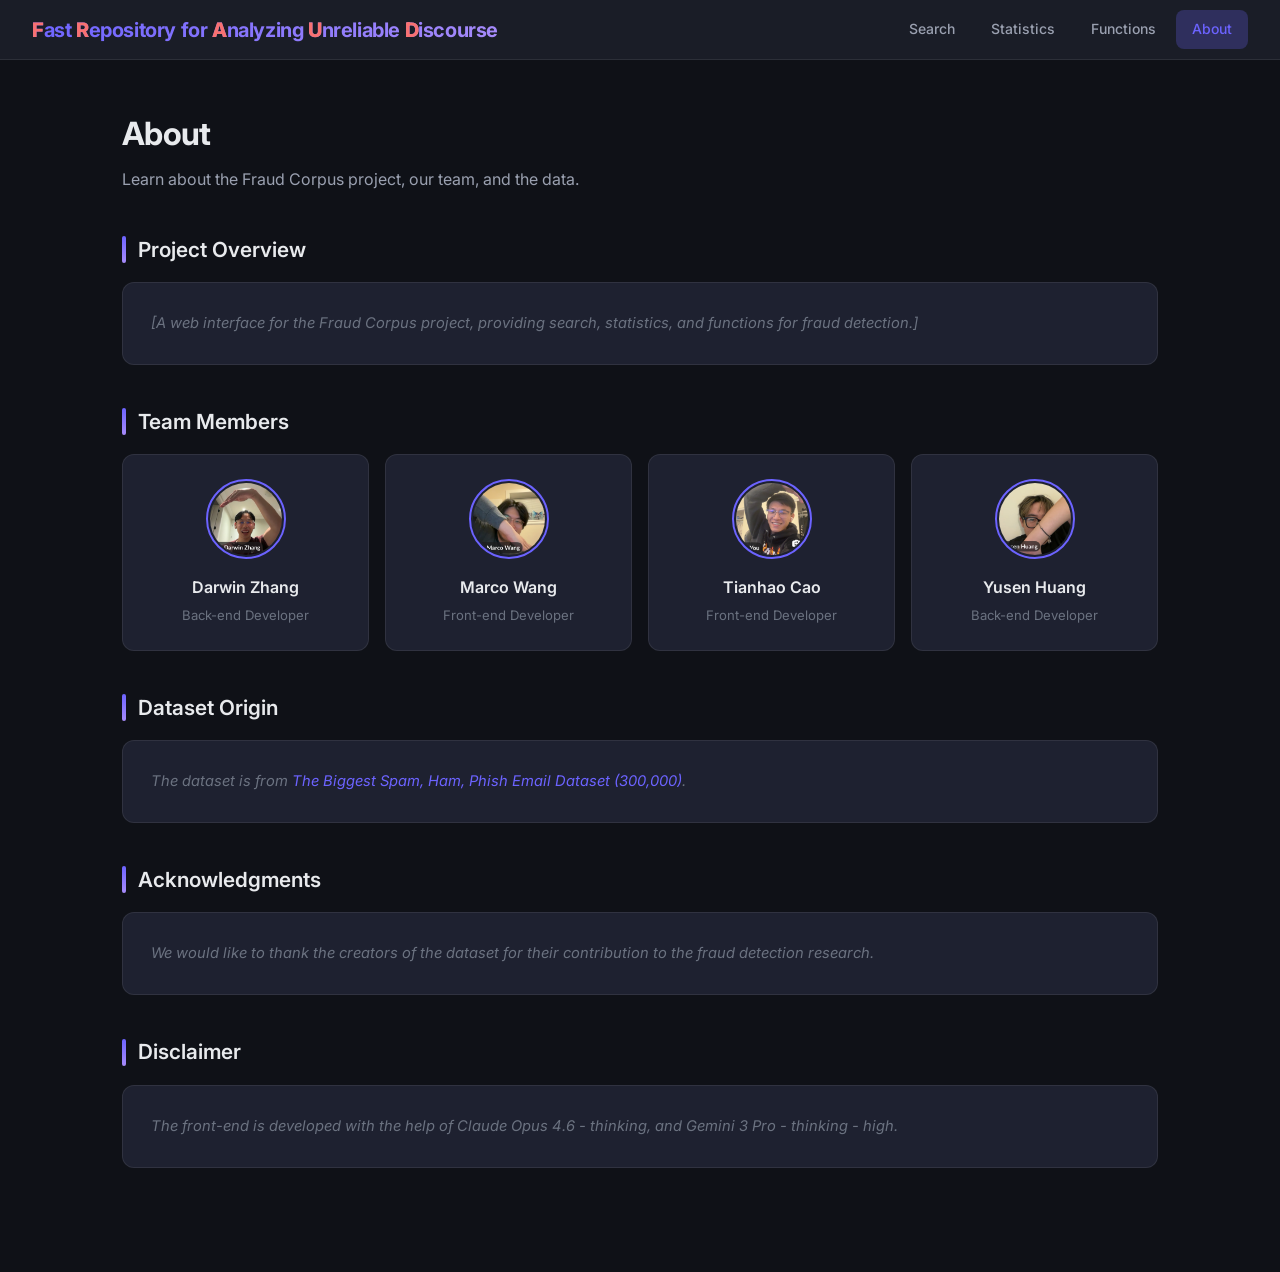
==== src/04_sprint/web/frontend/about.html @ 6076f619 "Merge pull request #65 from NyxHuang96/tianhao Update: Web Front-End Updates" ====
<!DOCTYPE html>
<html lang="en">

<head>
    <meta charset="UTF-8">
    <meta name="viewport" content="width=device-width, initial-scale=1.0">
    <title>About – Fast Repository for Analyzing Unreliable Discourse</title>
    <link rel="stylesheet" href="style.css">
    <link rel="preconnect" href="https://fonts.googleapis.com">
    <link rel="preconnect" href="https://fonts.gstatic.com" crossorigin>
    <link href="https://fonts.googleapis.com/css2?family=Inter:wght@400;500;600;700&display=swap" rel="stylesheet">
</head>

<body>
    <header class="top-nav">
        <div class="logo"><span class="highlight-letter">F</span>ast <span class="highlight-letter">R</span>epository
            for <span class="highlight-letter">A</span>nalyzing <span class="highlight-letter">U</span>nreliable <span
                class="highlight-letter">D</span>iscourse</div>
        <nav>
            <a href="index.html">Search</a>
            <a href="statistics.html">Statistics</a>
            <a href="functions.html">Functions</a>
            <a href="about.html" class="active">About</a>
        </nav>
    </header>

    <main class="page-container">
        <h1>About</h1>
        <p class="page-subtitle">Learn about the Fraud Corpus project, our team, and the data.</p>

        <!-- Project Introduction -->
        <div class="about-section">
            <h2>Project Overview</h2>
            <div class="about-card">
                <p class="placeholder">[A web interface for the Fraud Corpus project, providing search, statistics, and
                    functions for fraud detection.]</p>
            </div>
        </div>

        <!-- Team Members -->
        <div class="about-section">
            <h2>Team Members</h2>
            <div class="team-grid">
                <div class="team-member">
                    <img src="./img/DarwinZhang.png" alt="Darwin Zhang" class="team-avatar">
                    <h4>Darwin Zhang</h4>
                    <p class="role">Back-end Developer</p>
                </div>
                <div class="team-member">
                    <img src="./img/MarcoWang.png" alt="Marco Wang" class="team-avatar">
                    <h4>Marco Wang</h4>
                    <p class="role">Front-end Developer</p>
                </div>
                <div class="team-member">
                    <img src="./img/TianhaoCao.png" alt="Tianhao Cao" class="team-avatar">
                    <h4>Tianhao Cao</h4>
                    <p class="role">Front-end Developer</p>
                </div>
                <div class="team-member">
                    <img src="./img/YusenHuang.png" alt="Yusen Huang" class="team-avatar">
                    <h4>Yusen Huang</h4>
                    <p class="role">Back-end Developer</p>
                </div>
            </div>
        </div>

        <!-- Dataset Origin -->
        <div class="about-section">
            <h2>Dataset Origin</h2>
            <div class="about-card">
                <p class="placeholder">The dataset is from <a
                        href="https://www.kaggle.com/datasets/akshatsharma2/the-biggest-spam-ham-phish-email-dataset-300000">The
                        Biggest Spam, Ham, Phish Email Dataset (300,000)</a>.</p>
            </div>
        </div>

        <!-- Acknowledgments -->
        <div class="about-section">
            <h2>Acknowledgments</h2>
            <div class="about-card">
                <p class="placeholder">We would like to thank the creators of the dataset for their contribution to the
                    fraud detection research.</p>
            </div>
        </div>

        <!-- Disclaimer -->
        <div class="about-section">
            <h2>Disclaimer</h2>
            <div class="about-card">
                <p class="placeholder">The front-end is developed with the help of Claude Opus 4.6 - thinking, and
                    Gemini 3 Pro - thinking - high.</p>
            </div>
        </div>
    </main>
</body>

</html>
---- src/04_sprint/web/frontend/style.css ----
/* =============================================================================
   Fraud Corpus – Global Styles
   Design: Dark theme with glassmorphism accents, Inter font, vibrant gradients
   ============================================================================= */

/* --- Reset & Base --- */
*,
*::before,
*::after {
    margin: 0;
    padding: 0;
    box-sizing: border-box;
}

:root {
    --bg-primary: #0f1117;
    --bg-secondary: #1a1d27;
    --bg-card: #1e2130;
    --bg-glass: rgba(30, 33, 48, 0.7);
    --border-glass: rgba(255, 255, 255, 0.08);
    --text-primary: #e8eaed;
    --text-secondary: #9aa0b0;
    --text-muted: #6b7280;
    --accent: #6c63ff;
    --accent-hover: #7f78ff;
    --accent-glow: rgba(108, 99, 255, 0.25);
    --green: #34d399;
    --green-bg: rgba(52, 211, 153, 0.12);
    --red: #f87171;
    --red-bg: rgba(248, 113, 113, 0.12);
    --yellow: #fbbf24;
    --yellow-bg: rgba(251, 191, 36, 0.12);
    --blue: #60a5fa;
    --blue-bg: rgba(96, 165, 250, 0.12);
    --radius: 12px;
    --radius-sm: 8px;
    --radius-lg: 16px;
    --shadow: 0 4px 24px rgba(0, 0, 0, 0.3);
    --transition: 0.25s cubic-bezier(0.4, 0, 0.2, 1);
}

html {
    scroll-behavior: smooth;
}

body {
    font-family: 'Inter', -apple-system, BlinkMacSystemFont, sans-serif;
    background: var(--bg-primary);
    color: var(--text-primary);
    line-height: 1.6;
    min-height: 100vh;
}

a {
    color: var(--accent);
    text-decoration: none;
    transition: color var(--transition);
}

a:hover {
    color: var(--accent-hover);
}

/* --- Top Navigation --- */
.top-nav {
    display: flex;
    justify-content: space-between;
    align-items: center;
    padding: 0 2rem;
    height: 60px;
    background: var(--bg-secondary);
    border-bottom: 1px solid var(--border-glass);
    position: sticky;
    top: 0;
    z-index: 100;
    backdrop-filter: blur(12px);
}

.logo {
    font-size: 1.25rem;
    font-weight: 700;
    background: linear-gradient(135deg, var(--accent), #a78bfa);
    -webkit-background-clip: text;
    -webkit-text-fill-color: transparent;
    background-clip: text;
    letter-spacing: -0.02em;
}

.logo .highlight-letter {
    -webkit-text-fill-color: var(--red);
    color: var(--red);
    font-weight: 800;
}

.top-nav nav {
    display: flex;
    gap: 0.25rem;
}

.top-nav nav a {
    padding: 0.5rem 1rem;
    border-radius: var(--radius-sm);
    font-size: 0.875rem;
    font-weight: 500;
    color: var(--text-secondary);
    transition: all var(--transition);
}

.top-nav nav a:hover {
    color: var(--text-primary);
    background: rgba(255, 255, 255, 0.05);
}

.top-nav nav a.active {
    color: var(--accent);
    background: var(--accent-glow);
}

/* --- Search Container (index.html) --- */
.search-container {
    max-width: 1200px;
    margin: 0 auto;
    padding: 3rem 2rem;
}

.search-container h1 {
    font-size: 2rem;
    font-weight: 700;
    margin-bottom: 1.5rem;
    letter-spacing: -0.02em;
}

.search-box-wrapper {
    margin-bottom: 2rem;
}

.search-box {
    background: var(--bg-card);
    border: 1px solid var(--border-glass);
    border-radius: var(--radius);
    padding: 1.25rem;
}

.input-group {
    display: flex;
    gap: 0.75rem;
}

.input-group input[type="text"] {
    flex: 1;
    padding: 0.75rem 1rem;
    background: var(--bg-primary);
    border: 1px solid var(--border-glass);
    border-radius: var(--radius-sm);
    color: var(--text-primary);
    font-size: 0.95rem;
    font-family: inherit;
    outline: none;
    transition: border-color var(--transition);
}

.input-group input[type="text"]:focus {
    border-color: var(--accent);
    box-shadow: 0 0 0 3px var(--accent-glow);
}

.input-group input[type="text"]::placeholder {
    color: var(--text-muted);
}

.search-btn {
    padding: 0.75rem 1.5rem;
    background: linear-gradient(135deg, var(--accent), #8b5cf6);
    color: #fff;
    border: none;
    border-radius: var(--radius-sm);
    font-size: 0.9rem;
    font-weight: 600;
    font-family: inherit;
    cursor: pointer;
    transition: all var(--transition);
}

.search-btn:hover {
    transform: translateY(-1px);
    box-shadow: 0 4px 16px var(--accent-glow);
}

.search-options {
    display: flex;
    justify-content: space-between;
    align-items: center;
    margin-top: 0.75rem;
    padding-top: 0.75rem;
    border-top: 1px solid var(--border-glass);
}

.checkbox-label {
    display: flex;
    align-items: center;
    gap: 0.5rem;
    font-size: 0.85rem;
    color: var(--text-secondary);
    cursor: pointer;
}

.checkbox-label input[type="checkbox"] {
    accent-color: var(--accent);
    width: 16px;
    height: 16px;
}

.custom-checkbox {
    display: none;
}

.right-links {
    display: flex;
    align-items: center;
    gap: 1rem;
}

.right-links a,
.right-links .dropdown {
    font-size: 0.85rem;
    color: var(--text-secondary);
    cursor: pointer;
    transition: color var(--transition);
}

.right-links a:hover,
.right-links .dropdown:hover {
    color: var(--text-primary);
}

.chevron {
    font-size: 0.7rem;
}

.info-icon {
    display: inline-block;
    width: 14px;
    height: 14px;
    border: 1px solid var(--text-muted);
    border-radius: 50%;
    text-align: center;
    line-height: 14px;
    font-size: 0.6rem;
    color: var(--text-muted);
    cursor: help;
    margin-left: 0.25rem;
}

.info-icon::after {
    content: "?";
}

/* --- Content Layout --- */
.content-layout {
    display: grid;
    grid-template-columns: 200px 1fr 200px;
    gap: 1.5rem;
}

.sidebar-left,
.sidebar-right {
    background: var(--bg-card);
    border: 1px solid var(--border-glass);
    border-radius: var(--radius);
    padding: 1.25rem;
    height: fit-content;
}

.sidebar-left h3,
.sidebar-right h3 {
    font-size: 0.85rem;
    font-weight: 600;
    text-transform: uppercase;
    letter-spacing: 0.05em;
    color: var(--text-muted);
    margin-bottom: 0.75rem;
}

.sidebar-left ul,
.sidebar-right ul {
    list-style: none;
}

.sidebar-left li,
.sidebar-right li {
    margin-bottom: 0.5rem;
}

.sidebar-left li a,
.sidebar-right li a {
    font-size: 0.85rem;
    color: var(--text-secondary);
    display: block;
    padding: 0.35rem 0.5rem;
    border-radius: var(--radius-sm);
    transition: all var(--transition);
}

.sidebar-left li a:hover,
.sidebar-right li a:hover {
    background: rgba(255, 255, 255, 0.04);
    color: var(--text-primary);
}

.active-corpus {
    color: var(--accent) !important;
    background: var(--accent-glow) !important;
}

/* --- Results Area --- */
.results-area {
    background: var(--bg-card);
    border: 1px solid var(--border-glass);
    border-radius: var(--radius);
    padding: 1.5rem;
    min-height: 300px;
}

.placeholder-text {
    display: flex;
    align-items: center;
    justify-content: center;
    min-height: 200px;
    color: var(--text-muted);
    font-size: 0.95rem;
    text-align: center;
}

.result-item {
    padding: 1rem;
    border: 1px solid var(--border-glass);
    border-radius: var(--radius-sm);
    margin-bottom: 0.75rem;
    transition: all var(--transition);
}

.result-item:hover {
    border-color: rgba(108, 99, 255, 0.3);
    background: rgba(108, 99, 255, 0.04);
}

.doc-id {
    font-size: 0.8rem;
    font-weight: 600;
    color: var(--text-secondary);
    margin-bottom: 0.5rem;
    display: flex;
    align-items: center;
    gap: 0.5rem;
}

.badge {
    display: inline-block;
    padding: 0.15rem 0.5rem;
    border-radius: 999px;
    font-size: 0.7rem;
    font-weight: 600;
    background: rgba(255, 255, 255, 0.06);
    color: var(--text-muted);
}

.badge-annotated {
    background: var(--green-bg);
    color: var(--green);
}

.snippet {
    font-size: 0.9rem;
    color: var(--text-secondary);
    line-height: 1.7;
}

.snippet .highlight {
    background: rgba(251, 191, 36, 0.2);
    color: var(--yellow);
    padding: 0.1rem 0.2rem;
    border-radius: 3px;
}

.loading {
    display: flex;
    align-items: center;
    justify-content: center;
    min-height: 200px;
    color: var(--accent);
    font-size: 0.95rem;
}

.query-builder {
    color: var(--text-secondary) !important;
}

/* =============================================================================
   Page Container – shared by Statistics, Functions, About
   ============================================================================= */
.page-container {
    max-width: 1100px;
    margin: 0 auto;
    padding: 3rem 2rem 4rem;
}

.page-container h1 {
    font-size: 2rem;
    font-weight: 700;
    letter-spacing: -0.02em;
    margin-bottom: 0.5rem;
}

.page-subtitle {
    color: var(--text-secondary);
    font-size: 1rem;
    margin-bottom: 2.5rem;
}

/* =============================================================================
   Statistics Page
   ============================================================================= */

/* Corpus filter toggle group */
.filter-bar {
    display: flex;
    flex-wrap: wrap;
    gap: 0.5rem;
    margin-bottom: 2rem;
}

.filter-btn {
    padding: 0.5rem 1.1rem;
    border: 1px solid var(--border-glass);
    border-radius: 999px;
    background: transparent;
    color: var(--text-secondary);
    font-size: 0.85rem;
    font-weight: 500;
    font-family: inherit;
    cursor: pointer;
    transition: all var(--transition);
}

.filter-btn:hover {
    border-color: var(--accent);
    color: var(--text-primary);
}

.filter-btn.active {
    background: var(--accent);
    border-color: var(--accent);
    color: #fff;
    box-shadow: 0 2px 12px var(--accent-glow);
}

/* Stat cards row */
.stat-cards {
    display: grid;
    grid-template-columns: repeat(auto-fit, minmax(200px, 1fr));
    gap: 1rem;
    margin-bottom: 2.5rem;
}

.stat-card {
    background: var(--bg-card);
    border: 1px solid var(--border-glass);
    border-radius: var(--radius);
    padding: 1.5rem;
    position: relative;
    overflow: hidden;
    transition: all var(--transition);
}

.stat-card:hover {
    transform: translateY(-2px);
    box-shadow: var(--shadow);
}

.stat-card::before {
    content: '';
    position: absolute;
    top: 0;
    left: 0;
    right: 0;
    height: 3px;
}

.stat-card:nth-child(1)::before {
    background: linear-gradient(90deg, var(--accent), #a78bfa);
}

.stat-card:nth-child(2)::before {
    background: linear-gradient(90deg, var(--green), #6ee7b7);
}

.stat-card:nth-child(3)::before {
    background: linear-gradient(90deg, var(--yellow), #fcd34d);
}

.stat-card:nth-child(4)::before {
    background: linear-gradient(90deg, var(--blue), #93c5fd);
}

.stat-card .stat-label {
    font-size: 0.8rem;
    font-weight: 600;
    text-transform: uppercase;
    letter-spacing: 0.05em;
    color: var(--text-muted);
    margin-bottom: 0.5rem;
}

.stat-card .stat-value {
    font-size: 2rem;
    font-weight: 700;
    letter-spacing: -0.02em;
}

.stat-card:nth-child(1) .stat-value {
    color: var(--accent);
}

.stat-card:nth-child(2) .stat-value {
    color: var(--green);
}

.stat-card:nth-child(3) .stat-value {
    color: var(--yellow);
}

.stat-card:nth-child(4) .stat-value {
    color: var(--blue);
}

/* Chart grid */
.chart-grid {
    display: grid;
    grid-template-columns: 1fr 1fr;
    gap: 1.5rem;
    margin-bottom: 2rem;
}

.chart-panel {
    background: var(--bg-card);
    border: 1px solid var(--border-glass);
    border-radius: var(--radius);
    padding: 1.5rem;
}

.chart-panel h3 {
    font-size: 0.95rem;
    font-weight: 600;
    margin-bottom: 1rem;
    color: var(--text-primary);
}

.chart-panel canvas {
    width: 100% !important;
    max-height: 320px;
}

/* Filter dropdown in charts */
.chart-filter {
    display: flex;
    align-items: center;
    gap: 0.5rem;
    margin-bottom: 1rem;
}

.chart-filter label {
    font-size: 0.8rem;
    color: var(--text-muted);
}

.chart-filter select {
    padding: 0.35rem 0.75rem;
    background: var(--bg-primary);
    border: 1px solid var(--border-glass);
    border-radius: var(--radius-sm);
    color: var(--text-primary);
    font-size: 0.82rem;
    font-family: inherit;
    outline: none;
    cursor: pointer;
    transition: border-color var(--transition);
}

.chart-filter select:focus {
    border-color: var(--accent);
}

/* =============================================================================
   Functions Page
   ============================================================================= */
.feature-grid {
    display: grid;
    grid-template-columns: repeat(auto-fit, minmax(300px, 1fr));
    gap: 1.5rem;
}

.feature-card {
    background: var(--bg-card);
    border: 1px solid var(--border-glass);
    border-radius: var(--radius);
    padding: 1.75rem;
    transition: all var(--transition);
    position: relative;
    overflow: hidden;
}

.feature-card:hover {
    transform: translateY(-3px);
    box-shadow: var(--shadow);
    border-color: rgba(108, 99, 255, 0.25);
}

.feature-icon {
    width: 48px;
    height: 48px;
    border-radius: var(--radius-sm);
    display: flex;
    align-items: center;
    justify-content: center;
    font-size: 1.4rem;
    margin-bottom: 1rem;
}

.feature-icon.purple {
    background: var(--accent-glow);
}

.feature-icon.green {
    background: var(--green-bg);
}

.feature-icon.yellow {
    background: var(--yellow-bg);
}

.feature-icon.blue {
    background: var(--blue-bg);
}

.feature-icon.red {
    background: var(--red-bg);
}

.feature-card h3 {
    font-size: 1.05rem;
    font-weight: 600;
    margin-bottom: 0.5rem;
}

.feature-card p {
    font-size: 0.88rem;
    color: var(--text-secondary);
    line-height: 1.65;
}

.feature-card ul {
    margin-top: 0.75rem;
    padding-left: 1.2rem;
}

.feature-card li {
    font-size: 0.85rem;
    color: var(--text-secondary);
    margin-bottom: 0.35rem;
}

/* =============================================================================
   About Page
   ============================================================================= */
.about-section {
    margin-bottom: 2.5rem;
}

.about-section h2 {
    font-size: 1.3rem;
    font-weight: 600;
    margin-bottom: 1rem;
    position: relative;
    padding-left: 1rem;
}

.about-section h2::before {
    content: '';
    position: absolute;
    left: 0;
    top: 0.15em;
    bottom: 0.15em;
    width: 4px;
    border-radius: 2px;
    background: linear-gradient(180deg, var(--accent), #a78bfa);
}

.about-card {
    background: var(--bg-card);
    border: 1px solid var(--border-glass);
    border-radius: var(--radius);
    padding: 1.75rem;
}

.about-card p,
.about-card .placeholder {
    font-size: 0.92rem;
    color: var(--text-secondary);
    line-height: 1.7;
}

.about-card .placeholder {
    color: var(--text-muted);
    font-style: italic;
}

.team-grid {
    display: grid;
    grid-template-columns: repeat(auto-fit, minmax(240px, 1fr));
    gap: 1rem;
}

.team-member {
    background: var(--bg-card);
    border: 1px solid var(--border-glass);
    border-radius: var(--radius);
    padding: 1.5rem;
    text-align: center;
    transition: all var(--transition);
}

.team-member:hover {
    transform: translateY(-2px);
    box-shadow: var(--shadow);
}

.team-avatar {
    width: 80px;
    height: 80px;
    border-radius: 50%;
    margin: 0 auto 1rem;
    display: block;
    object-fit: cover;
    border: 2px solid var(--accent);
    padding: 2px;
}

.team-member h4 {
    font-size: 1rem;
    font-weight: 600;
    margin-bottom: 0.25rem;
}

.team-member .role {
    font-size: 0.82rem;
    color: var(--text-muted);
}

/* =============================================================================
   Responsive
   ============================================================================= */
@media (max-width: 900px) {
    .content-layout {
        grid-template-columns: 1fr;
    }

    .sidebar-left,
    .sidebar-right {
        display: none;
    }

    .chart-grid {
        grid-template-columns: 1fr;
    }
}

@media (max-width: 600px) {
    .top-nav {
        padding: 0 1rem;
    }

    .top-nav nav a {
        padding: 0.4rem 0.6rem;
        font-size: 0.8rem;
    }

    .search-container,
    .page-container {
        padding: 2rem 1rem;
    }

    .stat-cards {
        grid-template-columns: 1fr 1fr;
    }

    .feature-grid {
        grid-template-columns: 1fr;
    }
}
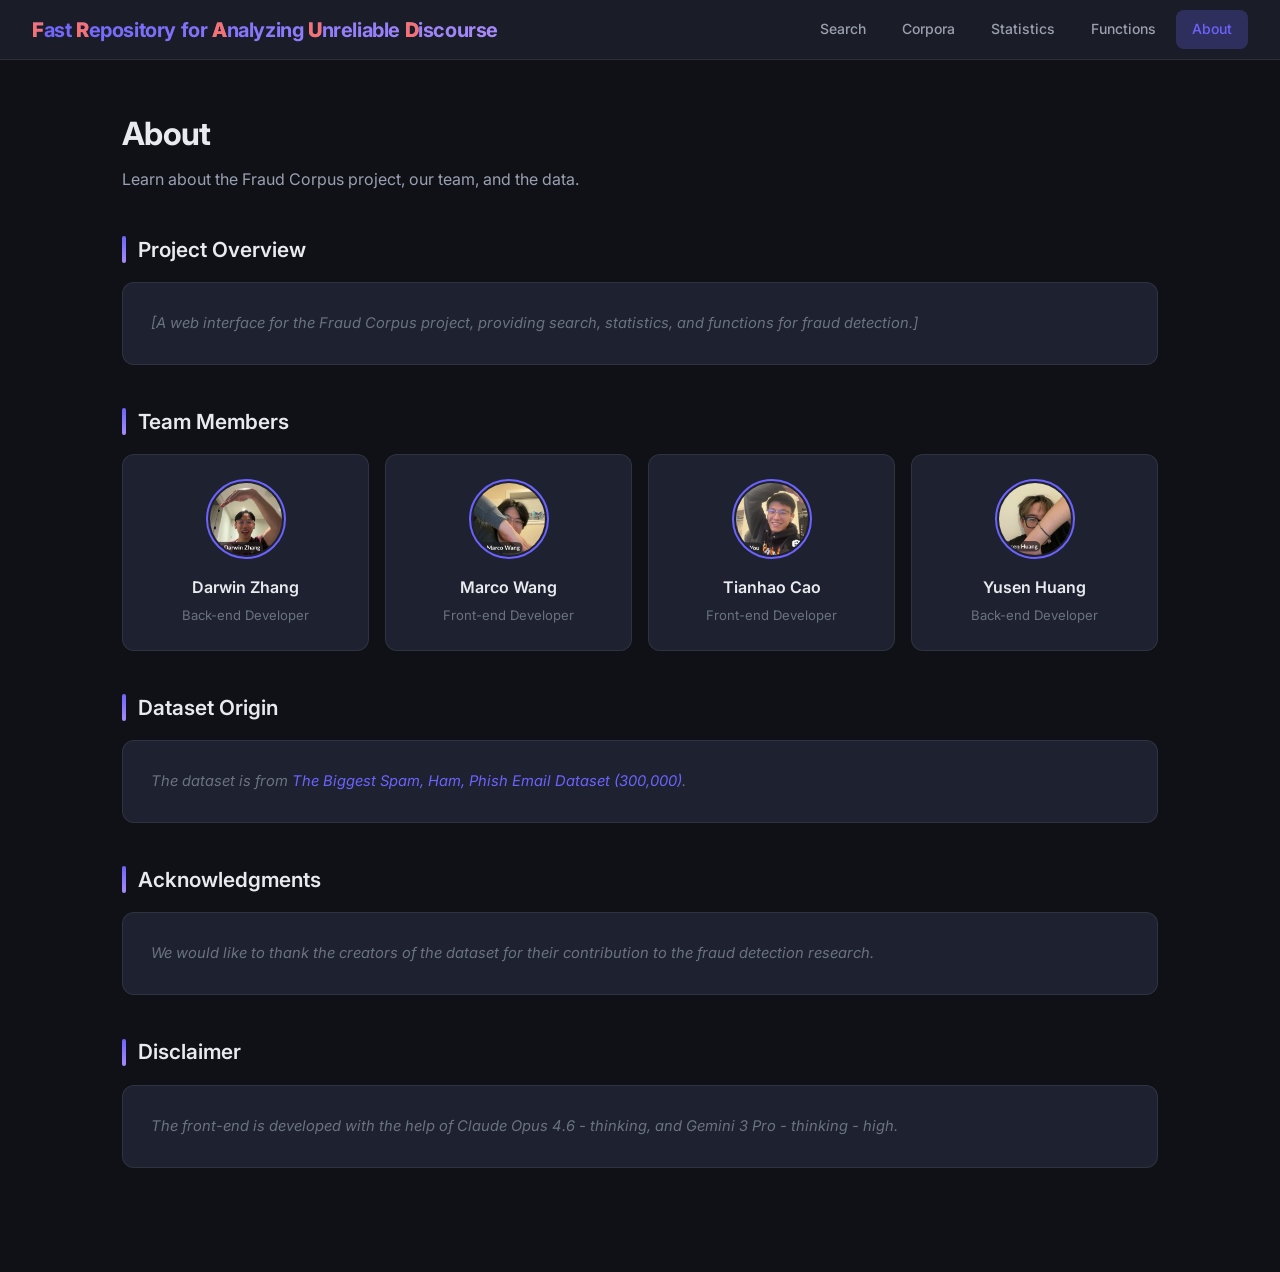
==== commit ad4f448f: "Edit Frontend Linked all the pages in frontend" ====
--- a/src/04_sprint/web/frontend/about.html
+++ b/src/04_sprint/web/frontend/about.html
@@ -17,10 +17,11 @@
             for <span class="highlight-letter">A</span>nalyzing <span class="highlight-letter">U</span>nreliable <span
                 class="highlight-letter">D</span>iscourse</div>
         <nav>
-            <a href="index.html">Search</a>
-            <a href="statistics.html">Statistics</a>
-            <a href="functions.html">Functions</a>
-            <a href="about.html" class="active">About</a>
+            <a href="index.html" title="Search the corpus">Search</a>
+            <a href="corpora.html" title="Browse available corpora">Corpora</a>
+            <a href="statistics.html" title="View corpus statistics">Statistics</a>
+            <a href="functions.html" title="About the Linguistica project">Functions</a>
+            <a href="about.html" class="active" title="About the Linguistica project">About</a>
         </nav>
     </header>
 
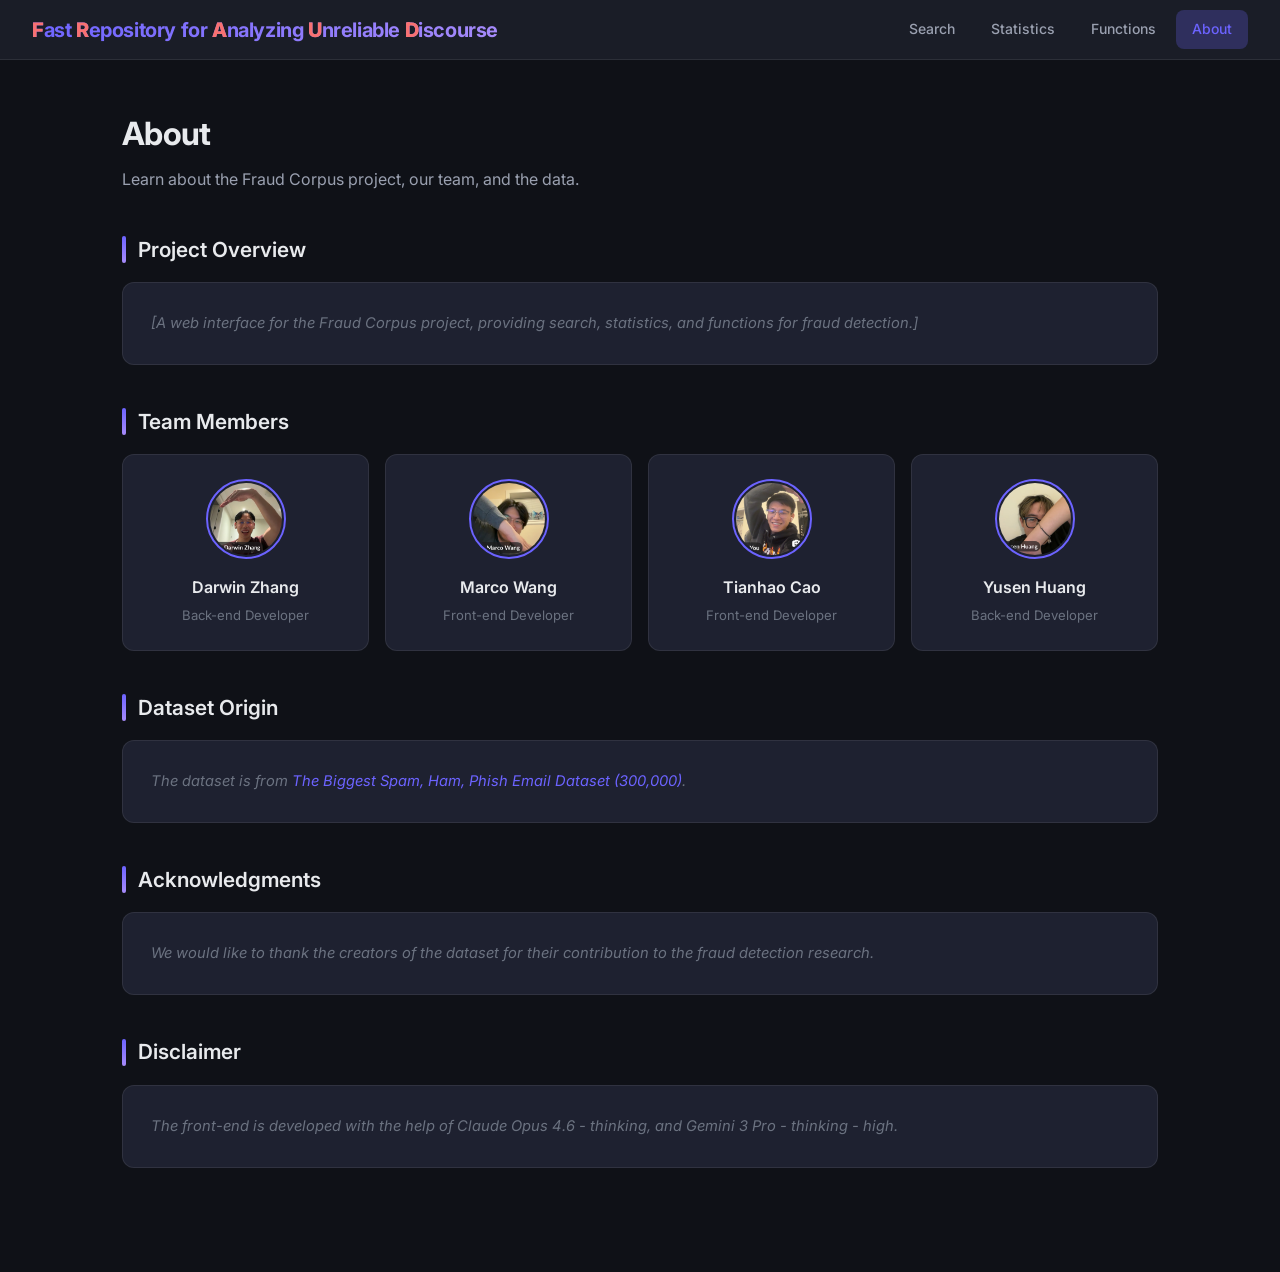
==== commit 40ab5f35: "Merge pull request #70 from NyxHuang96/Yusen pull request for updated front end and back end code th" ====
--- a/src/04_sprint/web/frontend/about.html
+++ b/src/04_sprint/web/frontend/about.html
@@ -18,7 +18,6 @@
                 class="highlight-letter">D</span>iscourse</div>
         <nav>
             <a href="index.html" title="Search the corpus">Search</a>
-            <a href="corpora.html" title="Browse available corpora">Corpora</a>
             <a href="statistics.html" title="View corpus statistics">Statistics</a>
             <a href="functions.html" title="About the Linguistica project">Functions</a>
             <a href="about.html" class="active" title="About the Linguistica project">About</a>
--- a/src/04_sprint/web/frontend/style.css
+++ b/src/04_sprint/web/frontend/style.css
@@ -164,7 +164,62 @@
     box-shadow: 0 0 0 3px var(--accent-glow);
 }
 
-.input-group input[type="text"]::placeholder {
+.pills-container {
+    display: flex;
+    align-items: center;
+    gap: 0.5rem;
+    padding-left: 0.5rem;
+}
+
+.search-pill {
+    display: flex;
+    align-items: center;
+    border: 1px solid #ced4da;
+    border-radius: 8px;
+    overflow: hidden;
+    background: #fff;
+    transition: box-shadow 0.2s, border-color 0.2s;
+}
+
+.input-group:focus-within {
+    border-color: var(--primary-color);
+    box-shadow: 0 0 0 3px var(--focus-ring);
+}
+
+.pills-container {
+    display: flex;
+    align-items: center;
+    gap: 0.5rem;
+    padding-left: 0.5rem;
+}
+
+.search-pill {
+    display: flex;
+    align-items: center;
+    background-color: #e3f2fd;
+    color: #0d47a1;
+    border-radius: 4px;
+    padding: 0.25rem 0.5rem;
+    font-size: 0.85rem;
+    font-weight: 500;
+    white-space: nowrap;
+}
+
+.search-pill .remove-pill {
+    margin-left: 0.5rem;
+    cursor: pointer;
+    font-weight: bold;
+    font-size: 1rem;
+    line-height: 1;
+    color: #1e88e5;
+}
+
+.search-pill .remove-pill:hover {
+    color: #0d47a1;
+}
+
+.search-icon {
+    padding-left: 1rem;
     color: var(--text-muted);
 }
 
@@ -177,6 +232,20 @@
     font-size: 0.9rem;
     font-weight: 600;
     font-family: inherit;
+    min-width: 0;
+}
+
+.pills-container:not(:empty)+#query-input {
+    padding-left: 0.5rem;
+}
+
+.search-btn {
+    background-color: var(--primary-color);
+    color: white;
+    border: none;
+    padding: 0 1.5rem;
+    font-size: 1rem;
+    font-weight: 500;
     cursor: pointer;
     transition: all var(--transition);
 }
@@ -796,4 +865,13 @@
     .feature-grid {
         grid-template-columns: 1fr;
     }
+}
+
+/* Highlights the search terms returned by the backend */
+.highlight {
+    background-color: #ffe066;
+    font-weight: bold;
+    color: #111;
+    padding: 0 3px;
+    border-radius: 3px;
 }
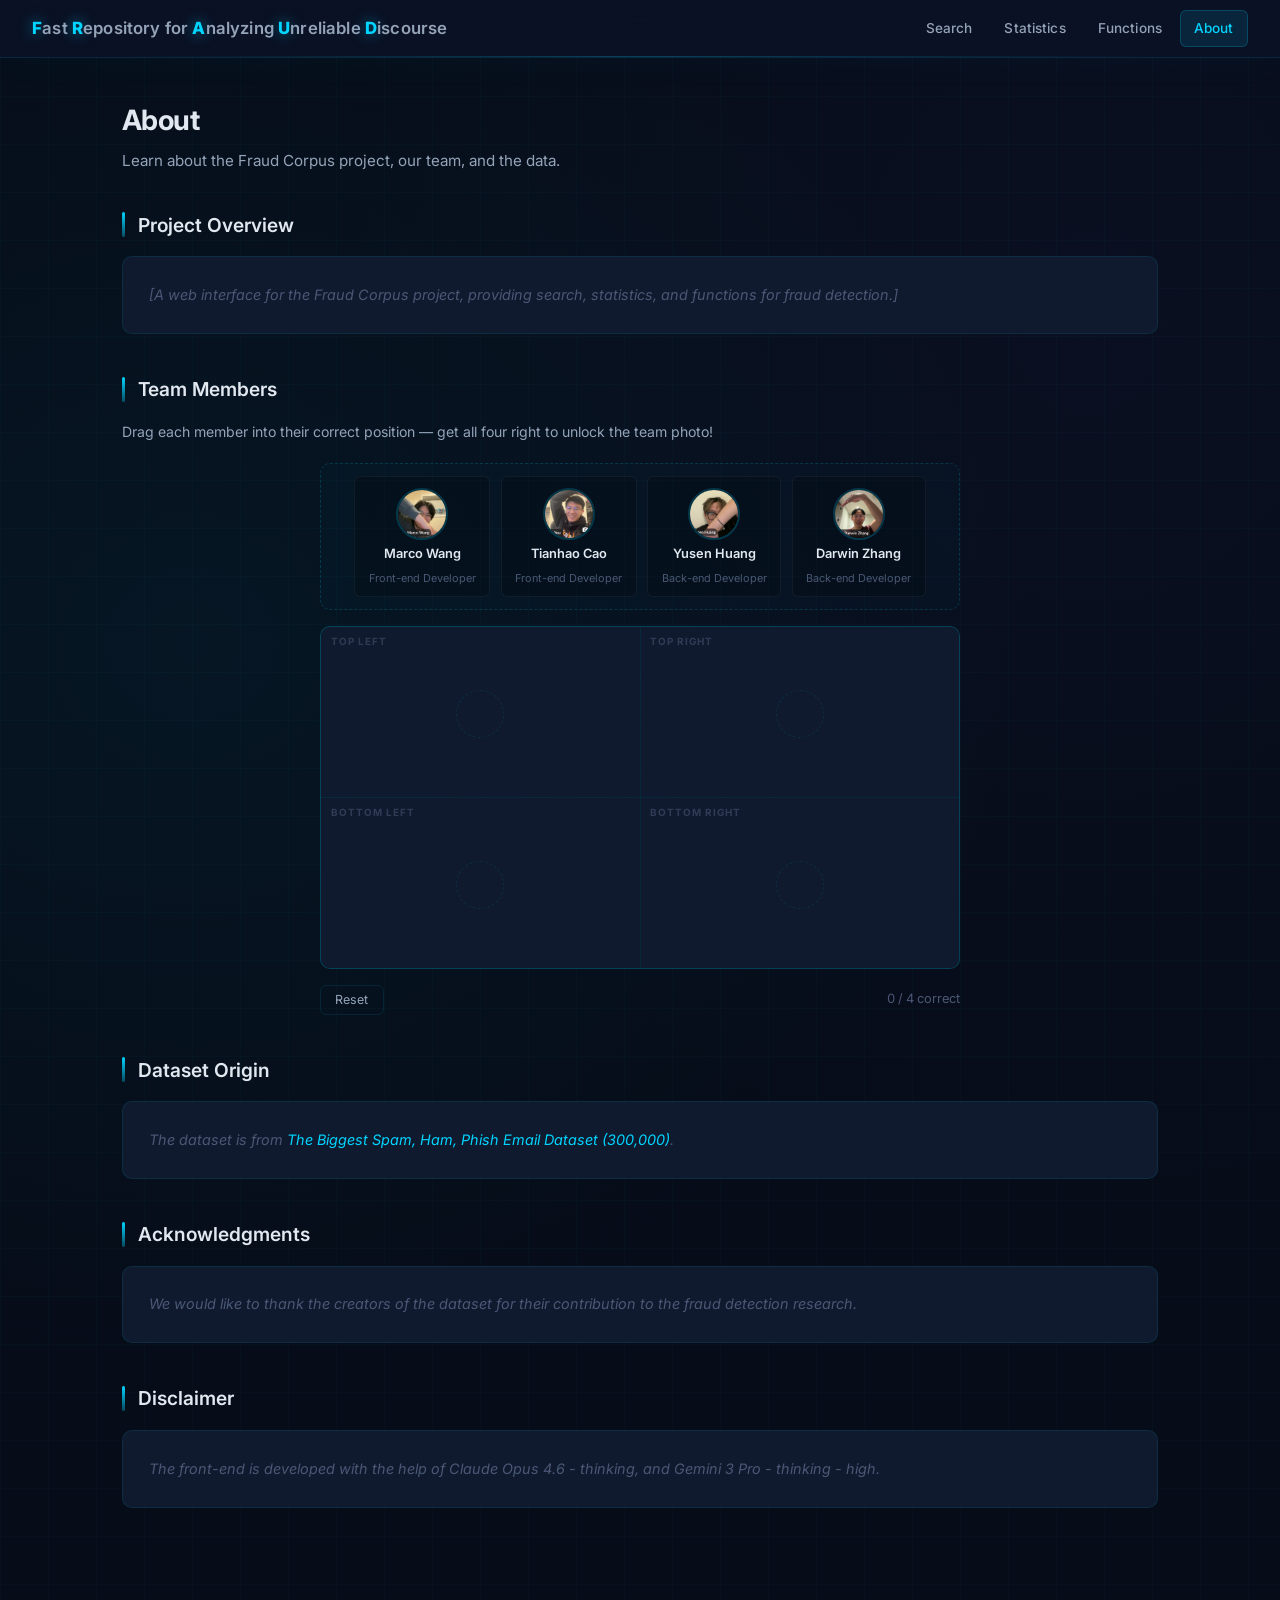
==== commit 61ba3d7f: "Merge pull request #76 from NyxHuang96/tianhao Refine & Fix & Updates & New Features: A lot of updat" ====
--- a/src/04_sprint/web/frontend/about.html
+++ b/src/04_sprint/web/frontend/about.html
@@ -37,30 +37,53 @@
             </div>
         </div>
 
-        <!-- Team Members -->
+        <!-- Team Members — Drag & Drop Puzzle -->
         <div class="about-section">
             <h2>Team Members</h2>
-            <div class="team-grid">
-                <div class="team-member">
-                    <img src="./img/DarwinZhang.png" alt="Darwin Zhang" class="team-avatar">
-                    <h4>Darwin Zhang</h4>
-                    <p class="role">Back-end Developer</p>
+            <p class="puzzle-instructions">
+                Drag each member into their correct position — get all four right to unlock the team photo!
+            </p>
+
+            <div class="puzzle-layout">
+
+                <!-- Draggable card bank -->
+                <div class="puzzle-bank" id="puzzle-bank">
+                    <!-- JS-rendered cards -->
                 </div>
-                <div class="team-member">
-                    <img src="./img/MarcoWang.png" alt="Marco Wang" class="team-avatar">
-                    <h4>Marco Wang</h4>
-                    <p class="role">Front-end Developer</p>
+
+                <!-- 2×2 drop grid -->
+                <div class="puzzle-wrapper">
+                    <div class="puzzle-grid" id="puzzle-grid">
+                        <div class="puzzle-cell" data-slot="top-left">
+                            <div class="cell-pos-label">Top Left</div>
+                        </div>
+                        <div class="puzzle-cell" data-slot="top-right">
+                            <div class="cell-pos-label">Top Right</div>
+                        </div>
+                        <div class="puzzle-cell" data-slot="bottom-left">
+                            <div class="cell-pos-label">Bottom Left</div>
+                        </div>
+                        <div class="puzzle-cell" data-slot="bottom-right">
+                            <div class="cell-pos-label">Bottom Right</div>
+                        </div>
+                    </div>
+
+                    <!-- Revealed full team photo (shown on solve) -->
+                    <div class="puzzle-reveal" id="puzzle-reveal" style="display:none;">
+                        <img src="./img/Full.jpg" alt="The full team">
+                        <div class="reveal-overlay">
+                            <span class="reveal-label">🎉 Puzzle Complete!</span>
+                            <button class="reset-puzzle-btn" id="reset-btn-reveal">Play Again</button>
+                        </div>
+                    </div>
                 </div>
-                <div class="team-member">
-                    <img src="./img/TianhaoCao.png" alt="Tianhao Cao" class="team-avatar">
-                    <h4>Tianhao Cao</h4>
-                    <p class="role">Front-end Developer</p>
+
+                <!-- Status row -->
+                <div class="puzzle-controls">
+                    <button class="reset-puzzle-btn" id="reset-btn">Reset</button>
+                    <span class="puzzle-status" id="puzzle-status">0 / 4 correct</span>
                 </div>
-                <div class="team-member">
-                    <img src="./img/YusenHuang.png" alt="Yusen Huang" class="team-avatar">
-                    <h4>Yusen Huang</h4>
-                    <p class="role">Back-end Developer</p>
-                </div>
+
             </div>
         </div>
 
@@ -92,6 +115,7 @@
             </div>
         </div>
     </main>
+    <script src="about.js"></script>
 </body>
 
 </html>
--- a/src/04_sprint/web/frontend/style.css
+++ b/src/04_sprint/web/frontend/style.css
@@ -1,6 +1,6 @@
 /* =============================================================================
-   Fraud Corpus – Global Styles
-   Design: Dark theme with glassmorphism accents, Inter font, vibrant gradients
+   FRAUD Corpus – Cyber Threat Intelligence UI
+   Theme: Dark navy · Cyan accent · Color-coded threat labels · Glassmorphism
    ============================================================================= */
 
 /* --- Reset & Base --- */
@@ -13,39 +13,66 @@
 }
 
 :root {
-    --bg-primary: #0f1117;
-    --bg-secondary: #1a1d27;
-    --bg-card: #1e2130;
-    --bg-glass: rgba(30, 33, 48, 0.7);
-    --border-glass: rgba(255, 255, 255, 0.08);
-    --text-primary: #e8eaed;
-    --text-secondary: #9aa0b0;
-    --text-muted: #6b7280;
-    --accent: #6c63ff;
-    --accent-hover: #7f78ff;
-    --accent-glow: rgba(108, 99, 255, 0.25);
-    --green: #34d399;
-    --green-bg: rgba(52, 211, 153, 0.12);
-    --red: #f87171;
-    --red-bg: rgba(248, 113, 113, 0.12);
-    --yellow: #fbbf24;
-    --yellow-bg: rgba(251, 191, 36, 0.12);
-    --blue: #60a5fa;
-    --blue-bg: rgba(96, 165, 250, 0.12);
-    --radius: 12px;
-    --radius-sm: 8px;
+    /* Background layers */
+    --bg-primary:   #060c18;
+    --bg-secondary: #0b1225;
+    --bg-card:      #0f1a2e;
+    --bg-glass:     rgba(15, 26, 46, 0.85);
+
+    /* Borders */
+    --border-glass:  rgba(0, 212, 255, 0.1);
+    --border-subtle: rgba(255, 255, 255, 0.05);
+
+    /* Text */
+    --text-primary:   #e2e8f0;
+    --text-secondary: #94a3b8;
+    --text-muted:     #4b5875;
+    --text-code:      #7dd3fc;
+
+    /* Accent — cyan, the classic threat-intel color */
+    --accent:      #00d4ff;
+    --accent-dim:  #0099cc;
+    --accent-hover:#38e2ff;
+    --accent-glow: rgba(0, 212, 255, 0.18);
+
+    /* Label colors */
+    --green:      #10b981;
+    --green-bg:   rgba(16, 185, 129, 0.12);
+    --green-glow: rgba(16, 185, 129, 0.2);
+
+    --red:        #f43f5e;
+    --red-bg:     rgba(244, 63, 94, 0.12);
+    --red-glow:   rgba(244, 63, 94, 0.2);
+
+    --yellow:     #f59e0b;
+    --yellow-bg:  rgba(245, 158, 11, 0.12);
+    --yellow-glow:rgba(245, 158, 11, 0.2);
+
+    --blue:       #3b82f6;
+    --blue-bg:    rgba(59, 130, 246, 0.12);
+
+    /* Geometry */
+    --radius:    10px;
+    --radius-sm: 6px;
     --radius-lg: 16px;
-    --shadow: 0 4px 24px rgba(0, 0, 0, 0.3);
-    --transition: 0.25s cubic-bezier(0.4, 0, 0.2, 1);
-}
-
-html {
-    scroll-behavior: smooth;
-}
+
+    /* Misc */
+    --shadow:     0 4px 32px rgba(0, 0, 0, 0.5);
+    --transition: 0.22s cubic-bezier(0.4, 0, 0.2, 1);
+}
+
+html { scroll-behavior: smooth; }
 
 body {
     font-family: 'Inter', -apple-system, BlinkMacSystemFont, sans-serif;
-    background: var(--bg-primary);
+    background-color: var(--bg-primary);
+    /* Subtle grid + radial glows */
+    background-image:
+        radial-gradient(ellipse at 15% 40%, rgba(0, 212, 255, 0.05) 0%, transparent 55%),
+        radial-gradient(ellipse at 85% 20%, rgba(99, 102, 241, 0.04) 0%, transparent 50%),
+        linear-gradient(rgba(0, 212, 255, 0.025) 1px, transparent 1px),
+        linear-gradient(90deg, rgba(0, 212, 255, 0.025) 1px, transparent 1px);
+    background-size: 100% 100%, 100% 100%, 48px 48px, 48px 48px;
     color: var(--text-primary);
     line-height: 1.6;
     min-height: 100vh;
@@ -56,338 +83,427 @@
     text-decoration: none;
     transition: color var(--transition);
 }
-
-a:hover {
-    color: var(--accent-hover);
-}
-
-/* --- Top Navigation --- */
+a:hover { color: var(--accent-hover); }
+
+/* --- Keyframe animations --- */
+@keyframes spin {
+    to { transform: rotate(360deg); }
+}
+
+@keyframes pulse-glow {
+    0%, 100% { box-shadow: 0 0 0 0 var(--accent-glow); }
+    50%       { box-shadow: 0 0 0 6px transparent; }
+}
+
+@keyframes slideUp {
+    from { transform: translateY(24px) scale(0.96); opacity: 0; }
+    to   { transform: translateY(0)    scale(1);    opacity: 1; }
+}
+
+@keyframes fadeIn {
+    from { opacity: 0; }
+    to   { opacity: 1; }
+}
+
+@keyframes scan-line {
+    0%   { transform: translateX(-100%); }
+    100% { transform: translateX(100vw); }
+}
+
+/* =============================================================================
+   Top Navigation
+   ============================================================================= */
 .top-nav {
     display: flex;
     justify-content: space-between;
     align-items: center;
     padding: 0 2rem;
-    height: 60px;
-    background: var(--bg-secondary);
-    border-bottom: 1px solid var(--border-glass);
+    height: 58px;
+    background: rgba(11, 18, 37, 0.92);
+    border-bottom: 1px solid rgba(0, 212, 255, 0.12);
+    box-shadow: 0 1px 40px rgba(0, 212, 255, 0.04);
     position: sticky;
     top: 0;
     z-index: 100;
-    backdrop-filter: blur(12px);
+    backdrop-filter: blur(16px);
+    -webkit-backdrop-filter: blur(16px);
+}
+
+/* Thin glowing line at the very bottom of nav */
+.top-nav::after {
+    content: '';
+    position: absolute;
+    bottom: 0;
+    left: 10%;
+    right: 10%;
+    height: 1px;
+    background: linear-gradient(90deg, transparent, var(--accent), transparent);
+    opacity: 0.25;
 }
 
 .logo {
-    font-size: 1.25rem;
-    font-weight: 700;
-    background: linear-gradient(135deg, var(--accent), #a78bfa);
-    -webkit-background-clip: text;
-    -webkit-text-fill-color: transparent;
-    background-clip: text;
-    letter-spacing: -0.02em;
-}
-
+    font-size: 1.05rem;
+    font-weight: 600;
+    color: var(--text-secondary);
+    letter-spacing: 0.01em;
+}
+
+/* The highlighted FRAUD letters glow cyan */
 .logo .highlight-letter {
-    -webkit-text-fill-color: var(--red);
-    color: var(--red);
+    color: var(--accent);
     font-weight: 800;
+    text-shadow: 0 0 14px rgba(0, 212, 255, 0.6);
 }
 
 .top-nav nav {
     display: flex;
-    gap: 0.25rem;
+    gap: 0.2rem;
 }
 
 .top-nav nav a {
-    padding: 0.5rem 1rem;
+    padding: 0.45rem 0.9rem;
     border-radius: var(--radius-sm);
-    font-size: 0.875rem;
+    font-size: 0.85rem;
     font-weight: 500;
     color: var(--text-secondary);
     transition: all var(--transition);
+    letter-spacing: 0.01em;
 }
 
 .top-nav nav a:hover {
     color: var(--text-primary);
-    background: rgba(255, 255, 255, 0.05);
+    background: rgba(0, 212, 255, 0.06);
 }
 
 .top-nav nav a.active {
     color: var(--accent);
-    background: var(--accent-glow);
-}
-
-/* --- Search Container (index.html) --- */
+    background: rgba(0, 212, 255, 0.1);
+    box-shadow: inset 0 0 0 1px rgba(0, 212, 255, 0.2);
+}
+
+/* =============================================================================
+   Search Page – Container & Heading
+   ============================================================================= */
 .search-container {
     max-width: 1200px;
     margin: 0 auto;
-    padding: 3rem 2rem;
+    padding: 2.5rem 2rem;
 }
 
 .search-container h1 {
-    font-size: 2rem;
+    font-size: 1.75rem;
     font-weight: 700;
     margin-bottom: 1.5rem;
     letter-spacing: -0.02em;
-}
-
-.search-box-wrapper {
-    margin-bottom: 2rem;
-}
-
+    color: var(--text-primary);
+}
+
+.search-box-wrapper { margin-bottom: 1.75rem; }
+
+/* =============================================================================
+   Search Box
+   ============================================================================= */
 .search-box {
     background: var(--bg-card);
     border: 1px solid var(--border-glass);
     border-radius: var(--radius);
-    padding: 1.25rem;
+    padding: 1.1rem 1.25rem;
+    transition: border-color var(--transition), box-shadow var(--transition);
+}
+
+.search-box:focus-within {
+    border-color: rgba(0, 212, 255, 0.35);
+    box-shadow: 0 0 0 1px rgba(0, 212, 255, 0.12), 0 4px 40px rgba(0, 212, 255, 0.07);
 }
 
 .input-group {
     display: flex;
-    gap: 0.75rem;
-}
+    gap: 0.6rem;
+    align-items: center;
+}
+
+/* Pills container (kept for compatibility) */
+.pills-container {
+    display: flex;
+    align-items: center;
+    gap: 0.5rem;
+    flex-shrink: 0;
+}
+
+.search-pill {
+    display: flex;
+    align-items: center;
+    background: rgba(0, 212, 255, 0.1);
+    color: var(--accent);
+    border: 1px solid rgba(0, 212, 255, 0.2);
+    border-radius: 4px;
+    padding: 0.2rem 0.5rem;
+    font-size: 0.82rem;
+    font-weight: 500;
+    white-space: nowrap;
+}
+
+.search-pill .remove-pill {
+    margin-left: 0.4rem;
+    cursor: pointer;
+    font-weight: bold;
+    color: var(--accent-dim);
+    opacity: 0.7;
+    transition: opacity var(--transition);
+}
+.search-pill .remove-pill:hover { opacity: 1; }
 
 .input-group input[type="text"] {
     flex: 1;
-    padding: 0.75rem 1rem;
-    background: var(--bg-primary);
-    border: 1px solid var(--border-glass);
+    padding: 0.7rem 1rem;
+    background: rgba(0, 0, 0, 0.3);
+    border: 1px solid var(--border-subtle);
     border-radius: var(--radius-sm);
     color: var(--text-primary);
     font-size: 0.95rem;
     font-family: inherit;
     outline: none;
-    transition: border-color var(--transition);
-}
+    transition: border-color var(--transition), box-shadow var(--transition);
+}
+
+.input-group input[type="text"]::placeholder { color: var(--text-muted); }
 
 .input-group input[type="text"]:focus {
-    border-color: var(--accent);
-    box-shadow: 0 0 0 3px var(--accent-glow);
-}
-
-.pills-container {
-    display: flex;
-    align-items: center;
-    gap: 0.5rem;
-    padding-left: 0.5rem;
-}
-
-.search-pill {
-    display: flex;
-    align-items: center;
-    border: 1px solid #ced4da;
-    border-radius: 8px;
-    overflow: hidden;
-    background: #fff;
-    transition: box-shadow 0.2s, border-color 0.2s;
-}
-
-.input-group:focus-within {
-    border-color: var(--primary-color);
-    box-shadow: 0 0 0 3px var(--focus-ring);
-}
-
-.pills-container {
-    display: flex;
-    align-items: center;
-    gap: 0.5rem;
-    padding-left: 0.5rem;
-}
-
-.search-pill {
-    display: flex;
-    align-items: center;
-    background-color: #e3f2fd;
-    color: #0d47a1;
-    border-radius: 4px;
-    padding: 0.25rem 0.5rem;
-    font-size: 0.85rem;
-    font-weight: 500;
-    white-space: nowrap;
-}
-
-.search-pill .remove-pill {
-    margin-left: 0.5rem;
-    cursor: pointer;
-    font-weight: bold;
-    font-size: 1rem;
-    line-height: 1;
-    color: #1e88e5;
-}
-
-.search-pill .remove-pill:hover {
-    color: #0d47a1;
-}
-
-.search-icon {
-    padding-left: 1rem;
-    color: var(--text-muted);
+    border-color: rgba(0, 212, 255, 0.4);
+    box-shadow: 0 0 0 3px rgba(0, 212, 255, 0.08);
 }
 
 .search-btn {
-    padding: 0.75rem 1.5rem;
-    background: linear-gradient(135deg, var(--accent), #8b5cf6);
-    color: #fff;
+    padding: 0.7rem 1.4rem;
+    background: linear-gradient(135deg, var(--accent), #0099cc);
+    color: var(--bg-primary);
     border: none;
     border-radius: var(--radius-sm);
-    font-size: 0.9rem;
-    font-weight: 600;
+    font-size: 0.82rem;
+    font-weight: 700;
     font-family: inherit;
-    min-width: 0;
-}
-
-.pills-container:not(:empty)+#query-input {
-    padding-left: 0.5rem;
-}
-
-.search-btn {
-    background-color: var(--primary-color);
-    color: white;
-    border: none;
-    padding: 0 1.5rem;
-    font-size: 1rem;
-    font-weight: 500;
+    letter-spacing: 0.06em;
+    text-transform: uppercase;
     cursor: pointer;
     transition: all var(--transition);
+    white-space: nowrap;
 }
 
 .search-btn:hover {
+    background: linear-gradient(135deg, var(--accent-hover), var(--accent));
+    box-shadow: 0 0 24px rgba(0, 212, 255, 0.35);
     transform: translateY(-1px);
-    box-shadow: 0 4px 16px var(--accent-glow);
-}
-
+}
+
+.search-btn:active { transform: translateY(0); }
+
+/* Search options row */
 .search-options {
     display: flex;
     justify-content: space-between;
     align-items: center;
-    margin-top: 0.75rem;
-    padding-top: 0.75rem;
-    border-top: 1px solid var(--border-glass);
+    margin-top: 0.85rem;
+    padding-top: 0.85rem;
+    border-top: 1px solid var(--border-subtle);
 }
 
 .checkbox-label {
     display: flex;
     align-items: center;
     gap: 0.5rem;
-    font-size: 0.85rem;
+    font-size: 0.83rem;
     color: var(--text-secondary);
     cursor: pointer;
+    user-select: none;
 }
 
 .checkbox-label input[type="checkbox"] {
     accent-color: var(--accent);
-    width: 16px;
-    height: 16px;
-}
-
-.custom-checkbox {
-    display: none;
-}
-
-.right-links {
-    display: flex;
-    align-items: center;
-    gap: 1rem;
-}
-
-.right-links a,
-.right-links .dropdown {
-    font-size: 0.85rem;
-    color: var(--text-secondary);
+    width: 15px;
+    height: 15px;
     cursor: pointer;
-    transition: color var(--transition);
-}
-
-.right-links a:hover,
-.right-links .dropdown:hover {
-    color: var(--text-primary);
-}
-
-.chevron {
-    font-size: 0.7rem;
-}
+}
+
+.custom-checkbox { display: none; }
 
 .info-icon {
-    display: inline-block;
+    display: inline-flex;
+    align-items: center;
+    justify-content: center;
     width: 14px;
     height: 14px;
     border: 1px solid var(--text-muted);
     border-radius: 50%;
-    text-align: center;
-    line-height: 14px;
     font-size: 0.6rem;
     color: var(--text-muted);
     cursor: help;
-    margin-left: 0.25rem;
-}
-
-.info-icon::after {
-    content: "?";
-}
-
-/* --- Content Layout --- */
+    margin-left: 0.2rem;
+}
+.info-icon::after { content: "?"; }
+
+.right-links {
+    display: flex;
+    align-items: center;
+    gap: 1rem;
+}
+
+.right-links a,
+.right-links .dropdown {
+    font-size: 0.83rem;
+    color: var(--text-muted);
+    cursor: pointer;
+    transition: color var(--transition);
+}
+
+.right-links a:hover,
+.right-links .dropdown:hover { color: var(--text-secondary); }
+
+.chevron { font-size: 0.65rem; opacity: 0.7; }
+
+/* =============================================================================
+   Recent Searches Dropdown
+   ============================================================================= */
+.recent-searches-panel {
+    position: absolute;
+    right: 0;
+    top: calc(100% + 8px);
+    min-width: 230px;
+    background: var(--bg-card);
+    border: 1px solid var(--border-glass);
+    border-radius: var(--radius-sm);
+    box-shadow: 0 8px 32px rgba(0, 0, 0, 0.5), 0 0 0 1px rgba(0, 212, 255, 0.05);
+    z-index: 200;
+    overflow: hidden;
+    animation: fadeIn 0.15s ease;
+}
+
+.recent-item {
+    padding: 0.55rem 1rem;
+    font-size: 0.83rem;
+    color: var(--text-secondary);
+    cursor: pointer;
+    white-space: nowrap;
+    overflow: hidden;
+    text-overflow: ellipsis;
+    transition: background var(--transition), color var(--transition);
+    border-left: 2px solid transparent;
+}
+
+.recent-item::before {
+    content: '↺';
+    margin-right: 0.5rem;
+    opacity: 0.4;
+    font-size: 0.75rem;
+}
+
+.recent-item:hover {
+    background: rgba(0, 212, 255, 0.07);
+    color: var(--accent);
+    border-left-color: var(--accent);
+}
+
+.recent-empty {
+    padding: 0.75rem 1rem;
+    font-size: 0.8rem;
+    color: var(--text-muted);
+    font-style: italic;
+}
+
+.recent-clear {
+    padding: 0.5rem 1rem;
+    font-size: 0.78rem;
+    color: var(--red);
+    cursor: pointer;
+    border-top: 1px solid var(--border-subtle);
+    transition: background var(--transition);
+    letter-spacing: 0.02em;
+}
+
+.recent-clear:hover { background: var(--red-bg); }
+
+/* =============================================================================
+   Content Layout – sidebar + results
+   ============================================================================= */
 .content-layout {
     display: grid;
-    grid-template-columns: 200px 1fr 200px;
-    gap: 1.5rem;
-}
-
+    grid-template-columns: 200px 1fr;
+    gap: 1.25rem;
+    align-items: start;
+}
+
+/* =============================================================================
+   Sidebar
+   ============================================================================= */
 .sidebar-left,
 .sidebar-right {
     background: var(--bg-card);
     border: 1px solid var(--border-glass);
     border-radius: var(--radius);
-    padding: 1.25rem;
+    padding: 1.1rem;
     height: fit-content;
+    position: sticky;
+    top: 78px;
 }
 
 .sidebar-left h3,
 .sidebar-right h3 {
-    font-size: 0.85rem;
-    font-weight: 600;
+    font-size: 0.72rem;
+    font-weight: 700;
     text-transform: uppercase;
-    letter-spacing: 0.05em;
+    letter-spacing: 0.1em;
     color: var(--text-muted);
     margin-bottom: 0.75rem;
+    padding-bottom: 0.5rem;
+    border-bottom: 1px solid var(--border-subtle);
 }
 
 .sidebar-left ul,
-.sidebar-right ul {
-    list-style: none;
-}
+.sidebar-right ul { list-style: none; }
 
 .sidebar-left li,
-.sidebar-right li {
-    margin-bottom: 0.5rem;
-}
+.sidebar-right li { margin-bottom: 0.2rem; }
 
 .sidebar-left li a,
 .sidebar-right li a {
-    font-size: 0.85rem;
+    font-size: 0.83rem;
     color: var(--text-secondary);
-    display: block;
-    padding: 0.35rem 0.5rem;
+    display: flex;
+    align-items: center;
+    justify-content: space-between;
+    padding: 0.35rem 0.6rem;
     border-radius: var(--radius-sm);
+    border-left: 2px solid transparent;
     transition: all var(--transition);
 }
 
 .sidebar-left li a:hover,
 .sidebar-right li a:hover {
-    background: rgba(255, 255, 255, 0.04);
+    background: rgba(0, 212, 255, 0.05);
     color: var(--text-primary);
+    border-left-color: rgba(0, 212, 255, 0.3);
 }
 
 .active-corpus {
     color: var(--accent) !important;
-    background: var(--accent-glow) !important;
-}
-
-/* --- Results Area --- */
+    background: rgba(0, 212, 255, 0.08) !important;
+    border-left-color: var(--accent) !important;
+}
+
+.stat-count {
+    font-size: 0.72rem;
+    color: var(--text-muted);
+    font-variant-numeric: tabular-nums;
+}
+
+/* =============================================================================
+   Results Area
+   ============================================================================= */
 .results-area {
     background: var(--bg-card);
     border: 1px solid var(--border-glass);
     border-radius: var(--radius);
-    padding: 1.5rem;
-    min-height: 300px;
+    padding: 1.25rem;
+    min-height: 320px;
 }
 
 .placeholder-text {
@@ -396,101 +512,161 @@
     justify-content: center;
     min-height: 200px;
     color: var(--text-muted);
-    font-size: 0.95rem;
+    font-size: 0.9rem;
     text-align: center;
-}
-
+    flex-direction: column;
+    gap: 0.5rem;
+}
+
+/* Decorative scan line on placeholder */
+.placeholder-text::before {
+    content: '⬡';
+    font-size: 2rem;
+    opacity: 0.15;
+    display: block;
+    margin-bottom: 0.5rem;
+}
+
+/* =============================================================================
+   Result Items
+   ============================================================================= */
 .result-item {
-    padding: 1rem;
-    border: 1px solid var(--border-glass);
+    padding: 0.9rem 1rem;
+    border: 1px solid var(--border-subtle);
+    border-left: 3px solid var(--border-subtle);
     border-radius: var(--radius-sm);
-    margin-bottom: 0.75rem;
+    margin-bottom: 0.6rem;
+    cursor: pointer;
     transition: all var(--transition);
+    background: rgba(0, 0, 0, 0.15);
 }
 
 .result-item:hover {
-    border-color: rgba(108, 99, 255, 0.3);
-    background: rgba(108, 99, 255, 0.04);
-}
-
+    background: rgba(0, 212, 255, 0.04);
+    border-color: rgba(0, 212, 255, 0.2);
+    border-left-color: var(--accent);
+    transform: translateX(2px);
+    box-shadow: 0 2px 16px rgba(0, 0, 0, 0.25);
+}
+
+/* Label-specific left border colors */
+.result-item[data-label="ham"]   { border-left-color: var(--green); }
+.result-item[data-label="spam"]  { border-left-color: var(--yellow); }
+.result-item[data-label="phish"] { border-left-color: var(--red); }
+
+.result-item[data-label="ham"]:hover   { border-color: rgba(16, 185, 129, 0.2); border-left-color: var(--green); }
+.result-item[data-label="spam"]:hover  { border-color: rgba(245, 158, 11, 0.2); border-left-color: var(--yellow); }
+.result-item[data-label="phish"]:hover { border-color: rgba(244, 63, 94, 0.2);  border-left-color: var(--red); }
+
+/* =============================================================================
+   Doc ID row & Badges
+   ============================================================================= */
 .doc-id {
-    font-size: 0.8rem;
+    font-size: 0.78rem;
     font-weight: 600;
+    font-family: 'SF Mono', 'Fira Code', 'Cascadia Code', monospace;
+    color: var(--text-code);
+    margin-bottom: 0.45rem;
+    display: flex;
+    align-items: center;
+    gap: 0.45rem;
+    flex-wrap: wrap;
+}
+
+.badge {
+    display: inline-flex;
+    align-items: center;
+    padding: 0.1rem 0.5rem;
+    border-radius: 999px;
+    font-size: 0.65rem;
+    font-weight: 700;
+    letter-spacing: 0.05em;
+    background: rgba(255, 255, 255, 0.05);
+    color: var(--text-muted);
+    border: 1px solid var(--border-subtle);
+    font-family: inherit;
+}
+
+/* Label-specific badge colors */
+.badge-ham   { background: var(--green-bg);  color: var(--green);  border-color: rgba(16, 185, 129, 0.25); }
+.badge-spam  { background: var(--yellow-bg); color: var(--yellow); border-color: rgba(245, 158, 11, 0.25); }
+.badge-phish { background: var(--red-bg);    color: var(--red);    border-color: rgba(244, 63, 94, 0.25);  }
+
+.badge-annotated {
+    background: rgba(0, 212, 255, 0.08);
+    color: var(--accent);
+    border-color: rgba(0, 212, 255, 0.2);
+}
+
+/* =============================================================================
+   Snippets & Highlights
+   ============================================================================= */
+.snippet {
+    font-size: 0.87rem;
     color: var(--text-secondary);
-    margin-bottom: 0.5rem;
-    display: flex;
-    align-items: center;
-    gap: 0.5rem;
-}
-
-.badge {
-    display: inline-block;
-    padding: 0.15rem 0.5rem;
-    border-radius: 999px;
-    font-size: 0.7rem;
+    line-height: 1.75;
+}
+
+.snippet .highlight,
+.highlight {
+    background: rgba(245, 158, 11, 0.18);
+    color: var(--yellow);
+    padding: 0.08rem 0.25rem;
+    border-radius: 3px;
     font-weight: 600;
-    background: rgba(255, 255, 255, 0.06);
-    color: var(--text-muted);
-}
-
-.badge-annotated {
-    background: var(--green-bg);
-    color: var(--green);
-}
-
-.snippet {
-    font-size: 0.9rem;
-    color: var(--text-secondary);
-    line-height: 1.7;
-}
-
-.snippet .highlight {
-    background: rgba(251, 191, 36, 0.2);
-    color: var(--yellow);
-    padding: 0.1rem 0.2rem;
-    border-radius: 3px;
-}
-
+}
+
+/* =============================================================================
+   Loading State
+   ============================================================================= */
 .loading {
     display: flex;
     align-items: center;
     justify-content: center;
+    gap: 0.75rem;
     min-height: 200px;
     color: var(--accent);
-    font-size: 0.95rem;
-}
-
-.query-builder {
-    color: var(--text-secondary) !important;
-}
-
-/* =============================================================================
-   Page Container – shared by Statistics, Functions, About
+    font-size: 0.9rem;
+    letter-spacing: 0.03em;
+}
+
+.loading::after {
+    content: '';
+    display: inline-block;
+    width: 16px;
+    height: 16px;
+    border: 2px solid rgba(0, 212, 255, 0.2);
+    border-top-color: var(--accent);
+    border-radius: 50%;
+    animation: spin 0.75s linear infinite;
+    flex-shrink: 0;
+}
+
+/* =============================================================================
+   Page Container – Statistics / Functions / About
    ============================================================================= */
 .page-container {
     max-width: 1100px;
     margin: 0 auto;
-    padding: 3rem 2rem 4rem;
+    padding: 2.5rem 2rem 4rem;
 }
 
 .page-container h1 {
-    font-size: 2rem;
+    font-size: 1.75rem;
     font-weight: 700;
     letter-spacing: -0.02em;
-    margin-bottom: 0.5rem;
+    margin-bottom: 0.4rem;
 }
 
 .page-subtitle {
     color: var(--text-secondary);
-    font-size: 1rem;
-    margin-bottom: 2.5rem;
+    font-size: 0.95rem;
+    margin-bottom: 2.25rem;
 }
 
 /* =============================================================================
    Statistics Page
    ============================================================================= */
-
-/* Corpus filter toggle group */
 .filter-bar {
     display: flex;
     flex-wrap: wrap;
@@ -499,12 +675,12 @@
 }
 
 .filter-btn {
-    padding: 0.5rem 1.1rem;
+    padding: 0.45rem 1rem;
     border: 1px solid var(--border-glass);
     border-radius: 999px;
     background: transparent;
     color: var(--text-secondary);
-    font-size: 0.85rem;
+    font-size: 0.82rem;
     font-weight: 500;
     font-family: inherit;
     cursor: pointer;
@@ -513,17 +689,17 @@
 
 .filter-btn:hover {
     border-color: var(--accent);
-    color: var(--text-primary);
+    color: var(--accent);
+    background: rgba(0, 212, 255, 0.06);
 }
 
 .filter-btn.active {
-    background: var(--accent);
-    border-color: var(--accent);
-    color: #fff;
-    box-shadow: 0 2px 12px var(--accent-glow);
-}
-
-/* Stat cards row */
+    background: rgba(0, 212, 255, 0.12);
+    border-color: rgba(0, 212, 255, 0.4);
+    color: var(--accent);
+    box-shadow: 0 0 12px rgba(0, 212, 255, 0.15);
+}
+
 .stat-cards {
     display: grid;
     grid-template-columns: repeat(auto-fit, minmax(200px, 1fr));
@@ -535,7 +711,7 @@
     background: var(--bg-card);
     border: 1px solid var(--border-glass);
     border-radius: var(--radius);
-    padding: 1.5rem;
+    padding: 1.4rem;
     position: relative;
     overflow: hidden;
     transition: all var(--transition);
@@ -549,33 +725,20 @@
 .stat-card::before {
     content: '';
     position: absolute;
-    top: 0;
-    left: 0;
-    right: 0;
-    height: 3px;
-}
-
-.stat-card:nth-child(1)::before {
-    background: linear-gradient(90deg, var(--accent), #a78bfa);
-}
-
-.stat-card:nth-child(2)::before {
-    background: linear-gradient(90deg, var(--green), #6ee7b7);
-}
-
-.stat-card:nth-child(3)::before {
-    background: linear-gradient(90deg, var(--yellow), #fcd34d);
-}
-
-.stat-card:nth-child(4)::before {
-    background: linear-gradient(90deg, var(--blue), #93c5fd);
-}
+    top: 0; left: 0; right: 0;
+    height: 2px;
+}
+
+.stat-card:nth-child(1)::before { background: linear-gradient(90deg, var(--accent), #6366f1); }
+.stat-card:nth-child(2)::before { background: linear-gradient(90deg, var(--green), #6ee7b7); }
+.stat-card:nth-child(3)::before { background: linear-gradient(90deg, var(--yellow), #fcd34d); }
+.stat-card:nth-child(4)::before { background: linear-gradient(90deg, var(--blue), #93c5fd); }
 
 .stat-card .stat-label {
-    font-size: 0.8rem;
-    font-weight: 600;
+    font-size: 0.72rem;
+    font-weight: 700;
     text-transform: uppercase;
-    letter-spacing: 0.05em;
+    letter-spacing: 0.08em;
     color: var(--text-muted);
     margin-bottom: 0.5rem;
 }
@@ -584,29 +747,18 @@
     font-size: 2rem;
     font-weight: 700;
     letter-spacing: -0.02em;
-}
-
-.stat-card:nth-child(1) .stat-value {
-    color: var(--accent);
-}
-
-.stat-card:nth-child(2) .stat-value {
-    color: var(--green);
-}
-
-.stat-card:nth-child(3) .stat-value {
-    color: var(--yellow);
-}
-
-.stat-card:nth-child(4) .stat-value {
-    color: var(--blue);
-}
-
-/* Chart grid */
+    font-variant-numeric: tabular-nums;
+}
+
+.stat-card:nth-child(1) .stat-value { color: var(--accent); }
+.stat-card:nth-child(2) .stat-value { color: var(--green); }
+.stat-card:nth-child(3) .stat-value { color: var(--yellow); }
+.stat-card:nth-child(4) .stat-value { color: var(--blue); }
+
 .chart-grid {
     display: grid;
     grid-template-columns: 1fr 1fr;
-    gap: 1.5rem;
+    gap: 1.25rem;
     margin-bottom: 2rem;
 }
 
@@ -614,14 +766,29 @@
     background: var(--bg-card);
     border: 1px solid var(--border-glass);
     border-radius: var(--radius);
-    padding: 1.5rem;
+    padding: 1.4rem;
 }
 
 .chart-panel h3 {
-    font-size: 0.95rem;
+    font-size: 0.9rem;
     font-weight: 600;
     margin-bottom: 1rem;
     color: var(--text-primary);
+    display: flex;
+    align-items: center;
+    gap: 0.5rem;
+}
+
+/* Accent dot before chart panel headings */
+.chart-panel h3::before {
+    content: '';
+    display: inline-block;
+    width: 6px;
+    height: 6px;
+    border-radius: 50%;
+    background: var(--accent);
+    box-shadow: 0 0 8px var(--accent);
+    flex-shrink: 0;
 }
 
 .chart-panel canvas {
@@ -629,7 +796,6 @@
     max-height: 320px;
 }
 
-/* Filter dropdown in charts */
 .chart-filter {
     display: flex;
     align-items: center;
@@ -638,26 +804,24 @@
 }
 
 .chart-filter label {
-    font-size: 0.8rem;
+    font-size: 0.78rem;
     color: var(--text-muted);
 }
 
 .chart-filter select {
-    padding: 0.35rem 0.75rem;
+    padding: 0.3rem 0.7rem;
     background: var(--bg-primary);
     border: 1px solid var(--border-glass);
     border-radius: var(--radius-sm);
     color: var(--text-primary);
-    font-size: 0.82rem;
+    font-size: 0.8rem;
     font-family: inherit;
     outline: none;
     cursor: pointer;
     transition: border-color var(--transition);
 }
 
-.chart-filter select:focus {
-    border-color: var(--accent);
-}
+.chart-filter select:focus { border-color: var(--accent); }
 
 /* =============================================================================
    Functions Page
@@ -665,115 +829,112 @@
 .feature-grid {
     display: grid;
     grid-template-columns: repeat(auto-fit, minmax(300px, 1fr));
-    gap: 1.5rem;
+    gap: 1.25rem;
 }
 
 .feature-card {
     background: var(--bg-card);
     border: 1px solid var(--border-glass);
     border-radius: var(--radius);
-    padding: 1.75rem;
+    padding: 1.6rem;
     transition: all var(--transition);
     position: relative;
     overflow: hidden;
 }
 
+.feature-card::before {
+    content: '';
+    position: absolute;
+    inset: 0;
+    border-radius: var(--radius);
+    background: radial-gradient(circle at 0% 0%, rgba(0, 212, 255, 0.04), transparent 60%);
+    opacity: 0;
+    transition: opacity var(--transition);
+}
+
 .feature-card:hover {
     transform: translateY(-3px);
-    box-shadow: var(--shadow);
-    border-color: rgba(108, 99, 255, 0.25);
-}
+    box-shadow: var(--shadow), 0 0 0 1px rgba(0, 212, 255, 0.12);
+    border-color: rgba(0, 212, 255, 0.2);
+}
+
+.feature-card:hover::before { opacity: 1; }
 
 .feature-icon {
-    width: 48px;
-    height: 48px;
+    width: 44px;
+    height: 44px;
     border-radius: var(--radius-sm);
     display: flex;
     align-items: center;
     justify-content: center;
-    font-size: 1.4rem;
+    font-size: 1.3rem;
     margin-bottom: 1rem;
-}
-
-.feature-icon.purple {
-    background: var(--accent-glow);
-}
-
-.feature-icon.green {
-    background: var(--green-bg);
-}
-
-.feature-icon.yellow {
-    background: var(--yellow-bg);
-}
-
-.feature-icon.blue {
-    background: var(--blue-bg);
-}
-
-.feature-icon.red {
-    background: var(--red-bg);
-}
+    border: 1px solid var(--border-subtle);
+}
+
+.feature-icon.purple { background: rgba(99, 102, 241, 0.12); }
+.feature-icon.green  { background: var(--green-bg); }
+.feature-icon.yellow { background: var(--yellow-bg); }
+.feature-icon.blue   { background: var(--blue-bg); }
+.feature-icon.red    { background: var(--red-bg); }
 
 .feature-card h3 {
-    font-size: 1.05rem;
+    font-size: 1rem;
     font-weight: 600;
     margin-bottom: 0.5rem;
+    color: var(--text-primary);
 }
 
 .feature-card p {
-    font-size: 0.88rem;
+    font-size: 0.87rem;
     color: var(--text-secondary);
     line-height: 1.65;
 }
 
 .feature-card ul {
     margin-top: 0.75rem;
-    padding-left: 1.2rem;
+    padding-left: 1.1rem;
 }
 
 .feature-card li {
-    font-size: 0.85rem;
+    font-size: 0.84rem;
     color: var(--text-secondary);
-    margin-bottom: 0.35rem;
+    margin-bottom: 0.3rem;
 }
 
 /* =============================================================================
    About Page
    ============================================================================= */
-.about-section {
-    margin-bottom: 2.5rem;
-}
+.about-section { margin-bottom: 2.5rem; }
 
 .about-section h2 {
-    font-size: 1.3rem;
+    font-size: 1.2rem;
     font-weight: 600;
     margin-bottom: 1rem;
     position: relative;
     padding-left: 1rem;
+    color: var(--text-primary);
 }
 
 .about-section h2::before {
     content: '';
     position: absolute;
-    left: 0;
-    top: 0.15em;
-    bottom: 0.15em;
-    width: 4px;
+    left: 0; top: 0.15em; bottom: 0.15em;
+    width: 3px;
     border-radius: 2px;
-    background: linear-gradient(180deg, var(--accent), #a78bfa);
+    background: linear-gradient(180deg, var(--accent), rgba(0, 212, 255, 0.3));
 }
 
 .about-card {
     background: var(--bg-card);
     border: 1px solid var(--border-glass);
     border-radius: var(--radius);
-    padding: 1.75rem;
+    padding: 1.6rem;
 }
 
 .about-card p,
 .about-card .placeholder {
-    font-size: 0.92rem;
+    font-size: 0.9rem;
     color: var(--text-secondary);
     line-height: 1.7;
 }
@@ -785,7 +946,7 @@
 
 .team-grid {
     display: grid;
-    grid-template-columns: repeat(auto-fit, minmax(240px, 1fr));
+    grid-template-columns: repeat(auto-fit, minmax(220px, 1fr));
     gap: 1rem;
 }
 
@@ -793,36 +954,430 @@
     background: var(--bg-card);
     border: 1px solid var(--border-glass);
     border-radius: var(--radius);
-    padding: 1.5rem;
+    padding: 1.4rem;
     text-align: center;
     transition: all var(--transition);
 }
 
 .team-member:hover {
     transform: translateY(-2px);
-    box-shadow: var(--shadow);
+    box-shadow: var(--shadow), 0 0 0 1px rgba(0, 212, 255, 0.1);
+    border-color: rgba(0, 212, 255, 0.15);
 }
 
 .team-avatar {
-    width: 80px;
-    height: 80px;
+    width: 72px;
+    height: 72px;
     border-radius: 50%;
     margin: 0 auto 1rem;
     display: block;
     object-fit: cover;
-    border: 2px solid var(--accent);
+    border: 2px solid rgba(0, 212, 255, 0.3);
     padding: 2px;
 }
 
 .team-member h4 {
+    font-size: 0.95rem;
+    font-weight: 600;
+    margin-bottom: 0.2rem;
+    color: var(--text-primary);
+}
+
+.team-member .role {
+    font-size: 0.78rem;
+    color: var(--text-muted);
+}
+
+/* =============================================================================
+   Full-text Modal
+   ============================================================================= */
+.doc-modal {
+    position: fixed;
+    inset: 0;
+    z-index: 500;
+    display: flex;
+    align-items: center;
+    justify-content: center;
+}
+
+.doc-modal-backdrop {
+    position: absolute;
+    inset: 0;
+    background: rgba(4, 8, 18, 0.75);
+    backdrop-filter: blur(6px);
+    -webkit-backdrop-filter: blur(6px);
+    animation: fadeIn 0.2s ease;
+}
+
+.doc-modal-box {
+    position: relative;
+    background: var(--bg-card);
+    border: 1px solid rgba(0, 212, 255, 0.15);
+    border-radius: var(--radius-lg);
+    box-shadow: 0 12px 60px rgba(0, 0, 0, 0.7), 0 0 0 1px rgba(0, 212, 255, 0.06);
+    width: min(740px, 92vw);
+    max-height: 82vh;
+    display: flex;
+    flex-direction: column;
+    overflow: hidden;
+    animation: slideUp 0.28s cubic-bezier(0.16, 1, 0.3, 1);
+}
+
+/* Top accent line on modal */
+.doc-modal-box::before {
+    content: '';
+    position: absolute;
+    top: 0; left: 0; right: 0;
+    height: 1px;
+    background: linear-gradient(90deg, transparent, var(--accent), transparent);
+    opacity: 0.5;
+}
+
+.doc-modal-header {
+    display: flex;
+    align-items: center;
+    justify-content: space-between;
+    padding: 1rem 1.25rem;
+    border-bottom: 1px solid var(--border-subtle);
+    flex-shrink: 0;
+    background: rgba(0, 0, 0, 0.2);
+}
+
+.doc-modal-title {
+    font-size: 0.82rem;
+    font-weight: 600;
+    font-family: 'SF Mono', 'Fira Code', 'Cascadia Code', monospace;
+    color: var(--text-code);
+    display: flex;
+    gap: 0.5rem;
+    align-items: center;
+    flex-wrap: wrap;
+}
+
+.doc-modal-close {
+    background: none;
+    border: 1px solid transparent;
+    color: var(--text-muted);
+    font-size: 1.2rem;
+    line-height: 1;
+    cursor: pointer;
+    padding: 0.2rem 0.45rem;
+    border-radius: var(--radius-sm);
+    transition: all var(--transition);
+    flex-shrink: 0;
+}
+
+.doc-modal-close:hover {
+    background: rgba(244, 63, 94, 0.1);
+    border-color: rgba(244, 63, 94, 0.2);
+    color: var(--red);
+}
+
+.doc-modal-body {
+    padding: 1.25rem;
+    overflow-y: auto;
+    flex: 1;
+    font-size: 0.88rem;
+    line-height: 1.85;
+    color: var(--text-secondary);
+}
+
+/* Scrollbar styling inside modal */
+.doc-modal-body::-webkit-scrollbar { width: 6px; }
+.doc-modal-body::-webkit-scrollbar-track { background: transparent; }
+.doc-modal-body::-webkit-scrollbar-thumb {
+    background: rgba(0, 212, 255, 0.15);
+    border-radius: 3px;
+}
+.doc-modal-body::-webkit-scrollbar-thumb:hover { background: rgba(0, 212, 255, 0.25); }
+
+.full-text-block { margin-bottom: 1.5rem; }
+
+.full-text-label {
+    font-size: 0.68rem;
+    font-weight: 700;
+    text-transform: uppercase;
+    letter-spacing: 0.1em;
+    color: var(--accent);
+    margin-bottom: 0.5rem;
+    display: flex;
+    align-items: center;
+    gap: 0.4rem;
+}
+
+.full-text-label::after {
+    content: '';
+    flex: 1;
+    height: 1px;
+    background: var(--border-subtle);
+}
+
+.full-text-content {
+    white-space: pre-wrap;
+    word-break: break-word;
+    font-size: 0.87rem;
+    line-height: 1.85;
+    color: var(--text-secondary);
+    padding: 0.75rem;
+    background: rgba(0, 0, 0, 0.2);
+    border-radius: var(--radius-sm);
+    border: 1px solid var(--border-subtle);
+}
+
+/* =============================================================================
+   About Page — Team Member Drag & Drop Puzzle
+   ============================================================================= */
+
+.puzzle-instructions {
+    font-size: 0.88rem;
+    color: var(--text-secondary);
+    margin-bottom: 1.25rem;
+    line-height: 1.6;
+}
+
+.puzzle-layout {
+    display: flex;
+    flex-direction: column;
+    align-items: center;
+    gap: 1rem;
+}
+
+/* --- Card bank (source area) --- */
+.puzzle-bank {
+    display: flex;
+    flex-wrap: wrap;
+    gap: 0.65rem;
+    justify-content: center;
+    align-items: center;
+    min-height: 108px;
+    width: 100%;
+    max-width: 640px;
+    padding: 0.75rem 1rem;
+    border: 1.5px dashed rgba(0, 212, 255, 0.18);
+    border-radius: var(--radius);
+    background: rgba(0, 212, 255, 0.02);
+    transition: border-color var(--transition), background var(--transition);
+}
+
+.puzzle-bank.drag-over {
+    border-color: var(--accent);
+    background: rgba(0, 212, 255, 0.06);
+}
+
+.puzzle-bank-empty {
+    font-size: 0.82rem;
+    color: var(--text-muted);
+    font-style: italic;
+    pointer-events: none;
+}
+
+/* --- 2×2 drop grid --- */
+.puzzle-wrapper {
+    width: 100%;
+    max-width: 640px;
+}
+
+.puzzle-grid {
+    display: grid;
+    grid-template-columns: 1fr 1fr;
+    gap: 1px;                             /* 1px line between cells */
+    background: rgba(0, 212, 255, 0.12); /* the gap colour = separator */
+    border: 1px solid rgba(0, 212, 255, 0.15);
+    border-radius: var(--radius);
+    overflow: hidden;
+}
+
+.puzzle-cell {
+    background: var(--bg-card);
+    min-height: 170px;
+    display: flex;
+    flex-direction: column;
+    align-items: center;
+    justify-content: center;
+    position: relative;
+    padding: 1rem 0.75rem 0.75rem;
+    transition: background var(--transition);
+}
+
+.puzzle-cell.drag-over {
+    background: rgba(0, 212, 255, 0.07);
+}
+
+.puzzle-cell.correct {
+    background: rgba(16, 185, 129, 0.07);
+}
+
+.puzzle-cell.wrong {
+    background: rgba(244, 63, 94, 0.05);
+}
+
+.cell-pos-label {
+    position: absolute;
+    top: 0.45rem;
+    left: 0.6rem;
+    font-size: 0.62rem;
+    font-weight: 700;
+    text-transform: uppercase;
+    letter-spacing: 0.1em;
+    color: var(--text-muted);
+    opacity: 0.55;
+    pointer-events: none;
+    user-select: none;
+}
+
+.cell-correct-badge {
+    position: absolute;
+    top: 0.45rem;
+    right: 0.6rem;
+    font-size: 0.8rem;
+    color: var(--green);
+    text-shadow: 0 0 8px var(--green);
+    pointer-events: none;
+}
+
+.cell-empty-hint {
+    width: 48px;
+    height: 48px;
+    border-radius: 50%;
+    border: 1.5px dashed rgba(0, 212, 255, 0.2);
+    opacity: 0.5;
+}
+
+/* --- Draggable member cards --- */
+.puzzle-card {
+    display: flex;
+    flex-direction: column;
+    align-items: center;
+    gap: 0.3rem;
+    padding: 0.65rem 0.85rem 0.55rem;
+    border-radius: var(--radius-sm);
+    border: 1px solid var(--border-subtle);
+    background: rgba(0, 0, 0, 0.2);
+    cursor: grab;
+    user-select: none;
+    text-align: center;
+    min-width: 108px;
+    transition: transform var(--transition), border-color var(--transition),
+                background var(--transition), box-shadow var(--transition);
+}
+
+.puzzle-card:hover {
+    border-color: rgba(0, 212, 255, 0.3);
+    background: rgba(0, 212, 255, 0.05);
+    transform: translateY(-3px);
+    box-shadow: 0 6px 20px rgba(0, 0, 0, 0.35);
+}
+
+.puzzle-card.dragging {
+    cursor: grabbing;
+    opacity: 0.45;
+    transform: scale(0.95);
+}
+
+.puzzle-card img {
+    width: 52px;
+    height: 52px;
+    border-radius: 50%;
+    object-fit: cover;
+    border: 2px solid rgba(0, 212, 255, 0.2);
+}
+
+.puzzle-card h4 {
+    font-size: 0.8rem;
+    font-weight: 600;
+    color: var(--text-primary);
+    white-space: nowrap;
+    margin: 0;
+}
+
+.puzzle-card .role {
+    font-size: 0.68rem;
+    color: var(--text-muted);
+    margin: 0;
+    white-space: nowrap;
+}
+
+/* --- Controls row --- */
+.puzzle-controls {
+    display: flex;
+    align-items: center;
+    justify-content: space-between;
+    width: 100%;
+    max-width: 640px;
+}
+
+.reset-puzzle-btn {
+    padding: 0.4rem 0.9rem;
+    background: transparent;
+    border: 1px solid var(--border-glass);
+    border-radius: var(--radius-sm);
+    color: var(--text-secondary);
+    font-size: 0.78rem;
+    font-family: inherit;
+    cursor: pointer;
+    transition: all var(--transition);
+}
+
+.reset-puzzle-btn:hover {
+    border-color: var(--accent);
+    color: var(--accent);
+    background: rgba(0, 212, 255, 0.06);
+}
+
+.puzzle-status {
+    font-size: 0.8rem;
+    color: var(--text-muted);
+    font-variant-numeric: tabular-nums;
+}
+
+/* --- Full image reveal (replaces grid in normal flow) --- */
+.puzzle-reveal {
+    border-radius: var(--radius);
+    overflow: hidden;
+    border: 1px solid rgba(0, 212, 255, 0.2);
+    box-shadow: 0 0 40px rgba(0, 212, 255, 0.1);
+    animation: puzzleReveal 0.65s cubic-bezier(0.16, 1, 0.3, 1) both;
+}
+
+@keyframes puzzleReveal {
+    from { opacity: 0; transform: scale(0.96); filter: blur(4px); }
+    to   { opacity: 1; transform: scale(1);    filter: blur(0);   }
+}
+
+/* Image fills width, height follows natural aspect ratio — no cropping */
+.puzzle-reveal > img {
+    display: block;
+    width: 100%;
+    height: auto;
+}
+
+.reveal-overlay {
+    width: 100%;
+    padding: 1rem;
+    background: rgba(6, 12, 24, 0.85);
+    display: flex;
+    align-items: center;
+    justify-content: space-between;
+    gap: 1rem;
+}
+
+.reveal-label {
     font-size: 1rem;
-    font-weight: 600;
-    margin-bottom: 0.25rem;
-}
-
-.team-member .role {
-    font-size: 0.82rem;
-    color: var(--text-muted);
+    font-weight: 700;
+    color: #fff;
+    text-shadow: 0 2px 10px rgba(0, 0, 0, 0.6);
+    letter-spacing: 0.01em;
+}
+
+.reveal-overlay .reset-puzzle-btn {
+    border-color: rgba(255, 255, 255, 0.25);
+    color: rgba(255, 255, 255, 0.75);
+}
+
+.reveal-overlay .reset-puzzle-btn:hover {
+    border-color: rgba(255, 255, 255, 0.6);
+    color: #fff;
+    background: rgba(255, 255, 255, 0.08);
 }
 
 /* =============================================================================
@@ -833,8 +1388,7 @@
         grid-template-columns: 1fr;
     }
 
-    .sidebar-left,
-    .sidebar-right {
+    .sidebar-left {
         display: none;
     }
 
@@ -849,13 +1403,13 @@
     }
 
     .top-nav nav a {
-        padding: 0.4rem 0.6rem;
-        font-size: 0.8rem;
+        padding: 0.35rem 0.55rem;
+        font-size: 0.78rem;
     }
 
     .search-container,
     .page-container {
-        padding: 2rem 1rem;
+        padding: 1.75rem 1rem;
     }
 
     .stat-cards {
@@ -865,13 +1419,9 @@
     .feature-grid {
         grid-template-columns: 1fr;
     }
-}
-
-/* Highlights the search terms returned by the backend */
-.highlight {
-    background-color: #ffe066;
-    font-weight: bold;
-    color: #111;
-    padding: 0 3px;
-    border-radius: 3px;
-}+
+    .search-btn {
+        padding: 0.7rem 1rem;
+        font-size: 0.75rem;
+    }
+}
